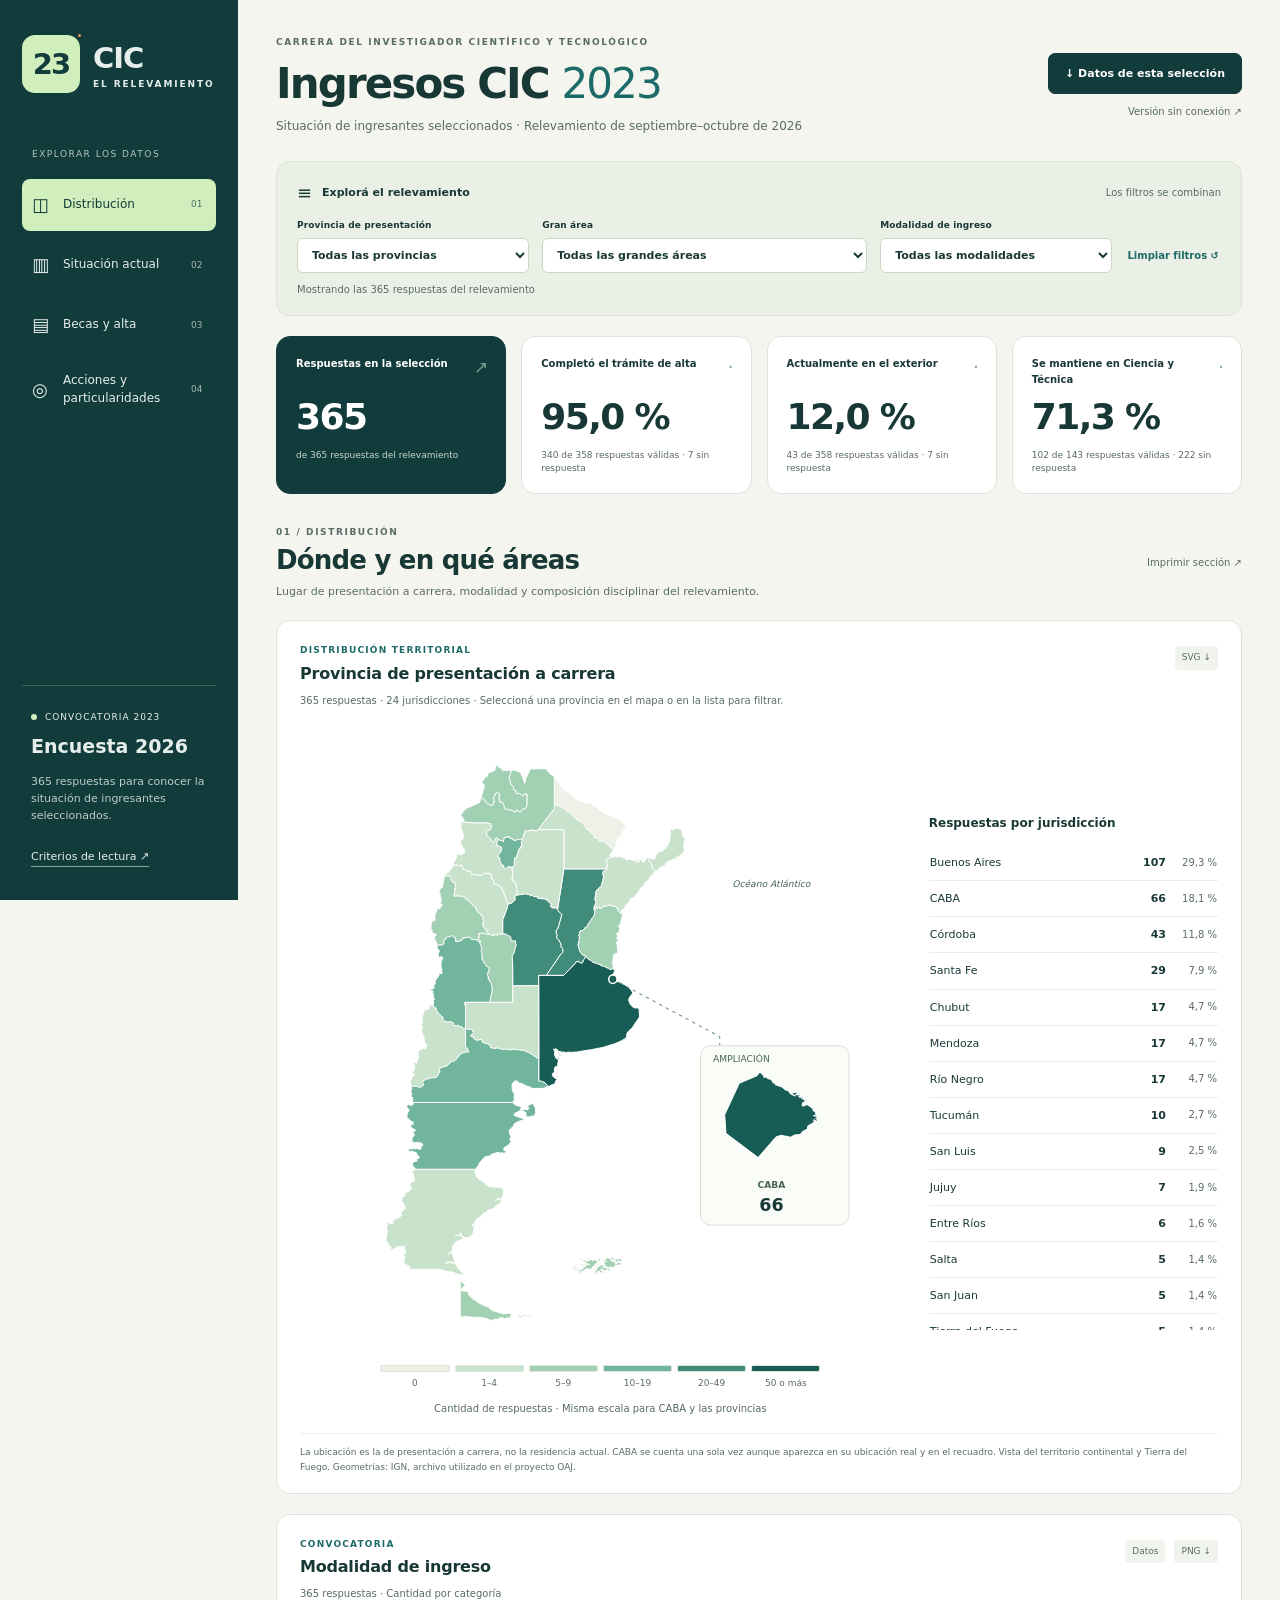
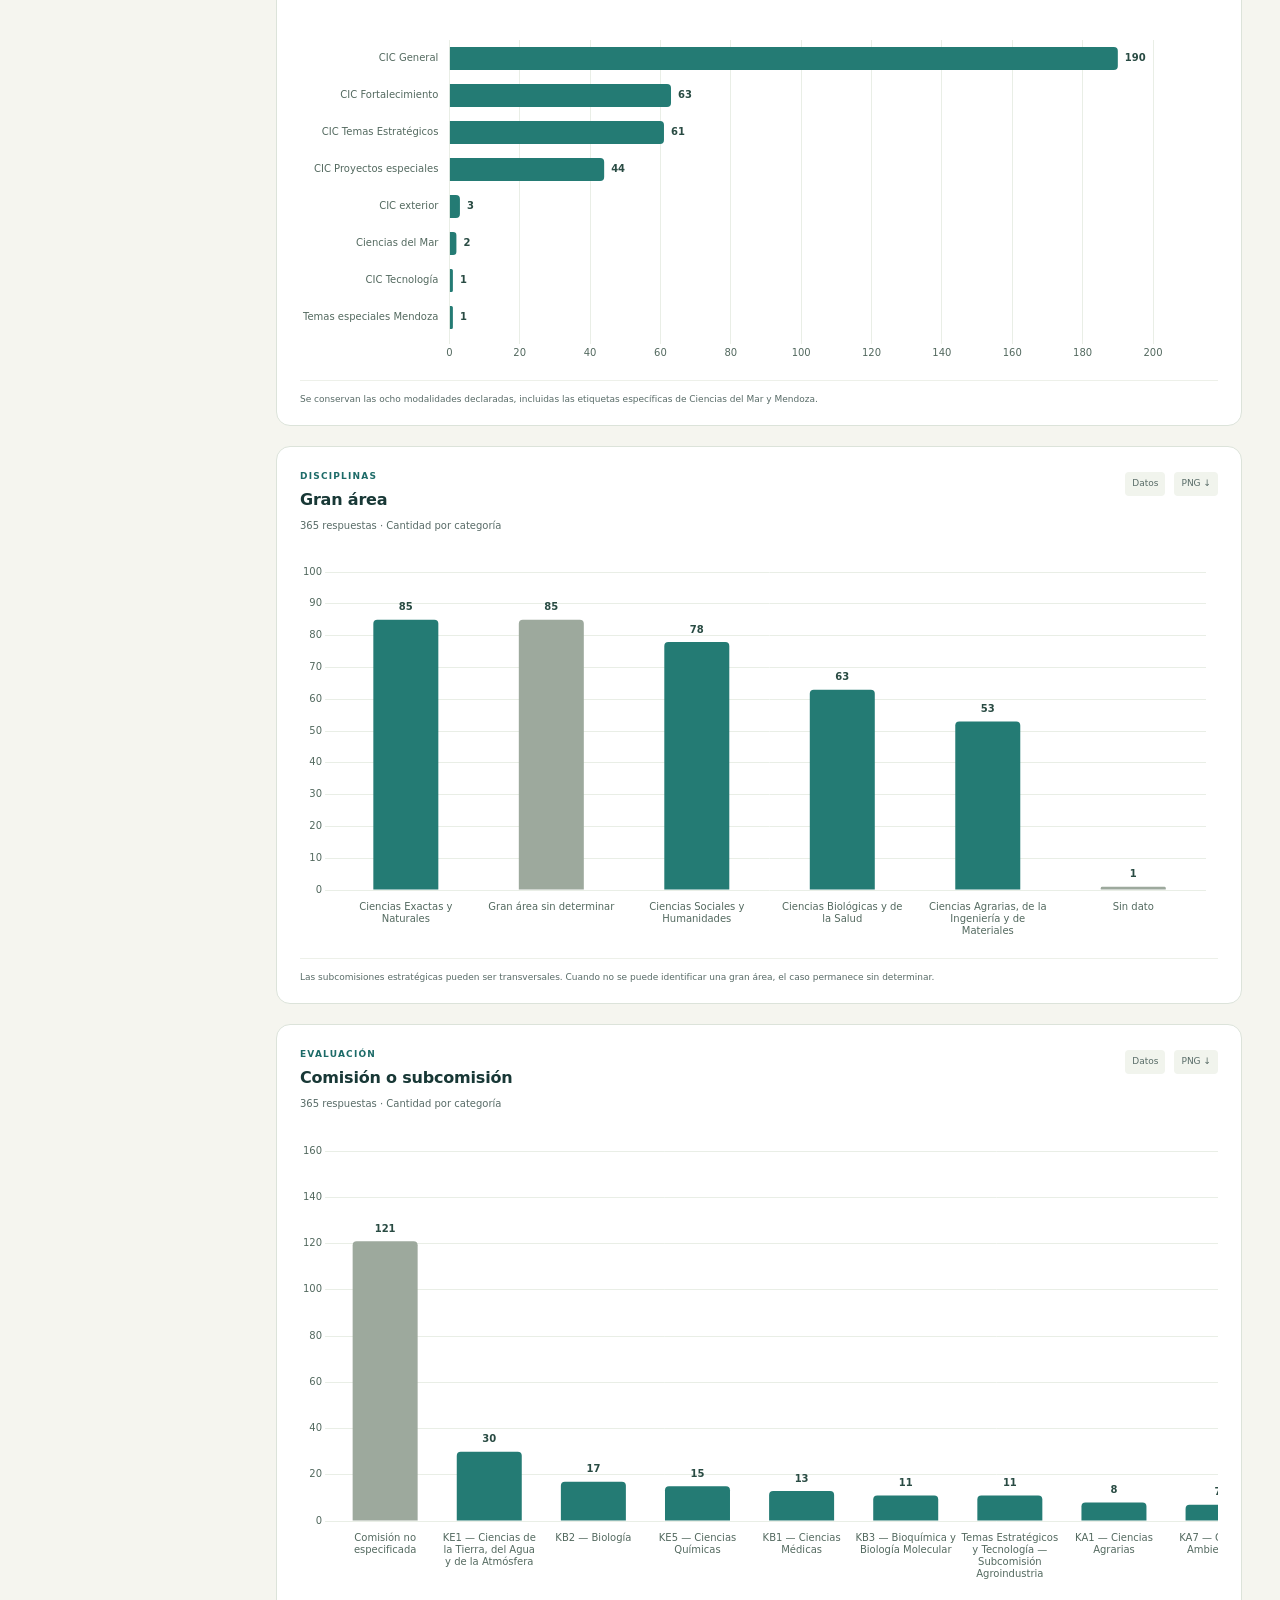
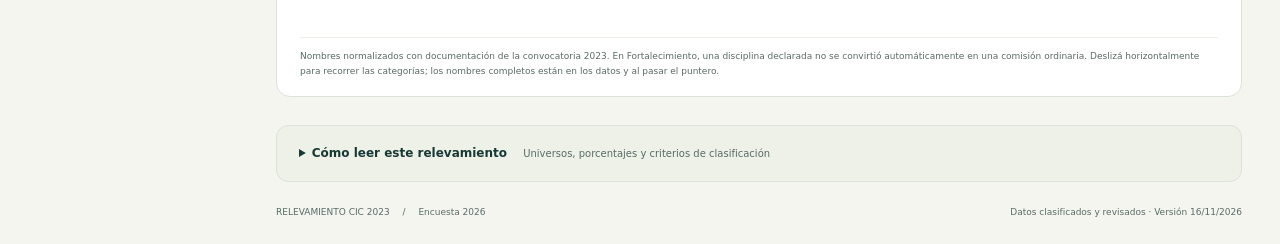
==== index.html @ b2fee6fe "Publica dashboard interactivo del relevamiento CIC 2023" ====
<!doctype html>
<html lang="es-AR">
<head>
  <meta charset="utf-8">
  <meta name="viewport" content="width=device-width, initial-scale=1">
  <meta name="theme-color" content="#123b3b">
  <meta name="description" content="Dashboard del relevamiento de ingresantes CIC 2023: distribución provincial, situación actual, becas, trámites y acciones colectivas. Encuesta de septiembre–octubre de 2026.">
  <title>Ingresos CIC 2023 · Relevamiento</title>
  <link rel="icon" href="data:image/svg+xml,%3Csvg xmlns='http://www.w3.org/2000/svg' viewBox='0 0 64 64'%3E%3Crect width='64' height='64' rx='15' fill='%23123b3b'/%3E%3Ctext x='32' y='43' text-anchor='middle' font-family='Arial' font-weight='bold' font-size='30' fill='%23d0efbc'%3E23%3C/text%3E%3C/svg%3E">
  <link rel="stylesheet" href="assets/style.css">
  <script defer src="assets/chart.umd.min.js"></script>
  <script defer src="assets/data.js"></script>
  <script defer src="assets/app.js"></script>
</head>
<body>
  <a class="skip" href="#contenido">Ir al contenido</a>
  <aside class="sidebar">
    <a class="brand" href="#distribucion" aria-label="Ingresos CIC 2023, inicio"><span class="brand-mark">23<span></span></span><span>CIC<span>EL RELEVAMIENTO</span></span></a>
    <div class="sidebar-caption">EXPLORAR LOS DATOS</div>
    <nav aria-label="Secciones del dashboard">
      <a href="#distribucion" data-tab="distribucion"><span class="nav-icon">◫</span>Distribución<span class="nav-no">01</span></a>
      <a href="#situacion" data-tab="situacion"><span class="nav-icon">▥</span>Situación actual<span class="nav-no">02</span></a>
      <a href="#tramites" data-tab="tramites"><span class="nav-icon">▤</span>Becas y alta<span class="nav-no">03</span></a>
      <a href="#acciones" data-tab="acciones"><span class="nav-icon">◎</span>Acciones y particularidades<span class="nav-no">04</span></a>
    </nav>
    <div class="sidebar-bottom"><span class="live-dot"></span>CONVOCATORIA 2023<strong>Encuesta 2026</strong><p>365 respuestas para conocer la situación de ingresantes seleccionados.</p><a href="#metodologia" id="method-link">Criterios de lectura ↗</a></div>
  </aside>
  <main id="contenido">
    <header class="page-header">
      <div><div class="eyebrow">CARRERA DEL INVESTIGADOR CIENTÍFICO Y TECNOLÓGICO</div><h1>Ingresos CIC <span>2023</span></h1><p class="subtitle">Situación de ingresantes seleccionados · Relevamiento de septiembre–octubre de 2026</p></div>
      <div class="header-actions"><button id="export-csv" class="button secondary">↓ Datos de esta selección</button><a class="offline-link" href="dashboard-cic2023.html" download>Versión sin conexión ↗</a></div>
    </header>
    <section class="filters" aria-label="Filtros de todos los gráficos">
      <div class="filter-heading"><span class="filter-icon">≡</span><strong>Explorá el relevamiento</strong><span>Los filtros se combinan</span></div>
      <div class="filter-fields">
        <label>Provincia de presentación<select id="province-filter"><option value="">Todas las provincias</option></select></label>
        <label>Gran área<select id="area-filter"><option value="">Todas las grandes áreas</option></select></label>
        <label>Modalidad de ingreso<select id="mode-filter"><option value="">Todas las modalidades</option></select></label>
        <button id="reset-filters" class="reset-button">Limpiar filtros ↺</button>
      </div>
      <div id="filter-status" role="status" aria-live="polite"></div>
    </section>
    <section class="kpis" aria-label="Indicadores de la selección" id="kpis"></section>
    <div class="section-heading"><div><div class="eyebrow" id="section-kicker"></div><h2 id="section-title"></h2><p id="section-description"></p></div><button id="print" class="text-button">Imprimir sección ↗</button></div>
    <div id="empty-state" class="empty-state" hidden><strong>No hay respuestas con esta combinación.</strong><span>Probá cambiar o limpiar los filtros.</span></div>
    <section id="charts" class="charts" aria-labelledby="section-title"></section>
    <section class="reading-notes" id="metodologia">
      <details id="methodology"><summary>Cómo leer este relevamiento <span>Universos, porcentajes y criterios de clasificación</span></summary><div class="method-grid">
        <div><h3>Qué representan los números</h3><p>Se cuentan respuestas de esta encuesta, no el total de postulaciones a la convocatoria. La ubicación corresponde al lugar de presentación a carrera; puede ser distinta de la residencia actual.</p><p>El ranking de institutos se dejó para una etapa posterior.</p></div>
        <div><h3>Porcentajes y respuestas vacías</h3><p>En las preguntas Sí/No, el porcentaje usa solo respuestas válidas. Los vacíos se muestran aparte. Completar el trámite de alta no equivale a tener el ingreso efectivizado.</p><p>En acciones colectivas, el porcentaje usa todas las respuestas de la selección: sin filtros, 365. Las categorías múltiples pueden sumar más del 100 %.</p></div>
        <div><h3>Clasificación de comentarios</h3><p>Una respuesta puede pertenecer a varias categorías. Las categorías de un solo caso en acciones y particularidades se agruparon en Otros antes de aplicar filtros; esa agrupación permanece estable.</p><p>Las preguntas sobre situación actual y formas de permanencia conservan sus universos propios. No se reemplazaron los Sí/No a partir de los comentarios.</p></div>
        <div><h3>Fechas y actualizaciones</h3><p>La encuesta se completó entre el 15 de septiembre y el 27 de octubre de 2026. Las extensiones posdoctorales CONICET se actualizaron a Hasta el alta por indicación del responsable del relevamiento.</p><p>Una fecha de julio de 2026 se interpretó por contexto y conserva esa aclaración; no se supuso que esa beca estuviera vencida. El resto describe la situación informada en la encuesta.</p></div>
      </div></details>
    </section>
    <footer><span>RELEVAMIENTO CIC 2023 <span class="footer-divider">/</span> Encuesta 2026</span><span>Datos clasificados y revisados · Versión 16/11/2026</span></footer>
  </main>
  <div id="map-tooltip" class="map-tooltip" role="tooltip" hidden></div>
  <noscript><p class="noscript">Activá JavaScript para explorar los gráficos y los filtros del dashboard.</p></noscript>
</body>
</html>
---- assets/style.css ----
:root{--ink:#183836;--muted:#586b67;--teal:#1d6b68;--dark:#123b3b;--lime:#d0efbc;--paper:#f5f5ef;--line:#dce3da;--orange:#c76e49;--white:#fff;--radius:14px}
*{box-sizing:border-box}html{scroll-behavior:smooth}body{margin:0;background:var(--paper);color:var(--ink);font:14px/1.55 Inter,ui-sans-serif,system-ui,-apple-system,"Segoe UI",sans-serif}button,select,a{-webkit-tap-highlight-color:transparent}button,select{font:inherit}button,a,select,summary{touch-action:manipulation}button,a{transition:background .16s,color .16s,box-shadow .16s}button{cursor:pointer}a{color:inherit}button:focus-visible,a:focus-visible,select:focus-visible,summary:focus-visible,[role=button]:focus-visible{outline:3px solid #c26b36;outline-offset:4px}button:disabled{cursor:default;opacity:.5}.skip{position:fixed;left:24px;top:-70px;background:white;padding:14px;z-index:99}.skip:focus{top:10px}
.sidebar{position:fixed;inset:0 auto 0 0;width:238px;background:var(--dark);color:#e5eeea;padding:35px 22px;display:flex;flex-direction:column;z-index:5}.brand{text-decoration:none;display:flex;align-items:center;gap:13px;font-size:29px;font-weight:750;letter-spacing:-1px;margin-bottom:55px}.brand>span:last-child>span{display:block;font-size:9px;font-weight:550;letter-spacing:1.9px;margin-top:-3px}.brand-mark{position:relative;display:grid;place-content:center;width:58px;height:58px;background:var(--lime);color:var(--dark);border-radius:13px;font-size:29px;letter-spacing:-2px}.brand-mark>span{position:absolute;width:7px;height:7px;right:-3px;top:-3px;border-radius:50%;background:#e89965;border:2px solid var(--dark)}.sidebar-caption{font-size:9px;letter-spacing:1.5px;color:#b2c7bf;margin:0 10px 17px}nav{display:grid;gap:8px}nav>a{display:grid;grid-template-columns:22px 1fr 15px;align-items:center;gap:9px;padding:13px 10px;border-radius:8px;text-decoration:none;font-size:12px;font-weight:530;line-height:1.45}nav>a:hover{background:#214c49}nav>a.active{background:var(--lime);color:var(--dark)}.nav-icon{font-size:18px}.nav-no{font-size:9px;opacity:.7}.sidebar-bottom{margin-top:auto;border-top:1px solid #42615a;padding:25px 9px 0;font-size:9px;letter-spacing:1px}.live-dot{width:6px;height:6px;display:inline-block;background:var(--lime);border-radius:50%;margin-right:8px}.sidebar-bottom strong{display:block;font-size:19px;letter-spacing:0;font-weight:550;margin-top:7px}.sidebar-bottom p{font-size:11px;color:#bdcec7;letter-spacing:0;margin:11px 0 24px}.sidebar-bottom a{font-size:11px;letter-spacing:0;text-decoration:none;border-bottom:1px solid #87a69a;padding-bottom:3px}
main{margin-left:238px;max-width:1850px;padding:36px 38px 16px}.page-header{display:flex;justify-content:space-between;align-items:center;gap:25px;padding-bottom:25px}.eyebrow{font-size:9px;letter-spacing:1.6px;font-weight:700;color:var(--muted)}h1{font-size:42px;letter-spacing:-1.9px;line-height:1.12;margin:10px 0;font-weight:650}h1>span{font-weight:380;color:var(--teal)}.subtitle{color:var(--muted);margin:0;font-size:12px}.header-actions{display:grid;justify-items:end;gap:10px}.button{border:1px solid var(--dark);border-radius:7px;padding:11px 16px;font-weight:600;font-size:11px}.secondary{background:var(--dark);color:white}.secondary:hover{background:var(--teal)}.offline-link{font-size:10px;text-decoration:none;color:var(--muted)}.offline-link:hover{text-decoration:underline}
.filters{background:#eaf0e5;border:1px solid #dbe4d2;border-radius:var(--radius);padding:17px 20px;margin-bottom:20px}.filter-heading{display:flex;align-items:center;gap:10px;margin-bottom:13px}.filter-heading strong{font-size:11px;font-weight:650}.filter-heading>span:last-child{font-size:10px;margin-left:auto;color:var(--muted)}.filter-icon{font-size:18px}.filter-fields{display:grid;grid-template-columns:1fr 1.4fr 1fr auto;gap:13px;align-items:end}label{display:grid;gap:5px;font-size:9px;letter-spacing:.1px;font-weight:600}select{max-width:100%;width:100%;min-width:0;padding:9px 30px 9px 10px;background:#fff;border:1px solid #ccd7c5;border-radius:6px;font-size:11px;color:var(--ink);text-overflow:ellipsis}.reset-button{border:0;background:transparent;font-size:10px;white-space:nowrap;padding:10px 2px;color:var(--teal);font-weight:650}.reset-button:hover{text-decoration:underline}#filter-status{font-size:10px;color:var(--muted);margin-top:9px;min-height:16px}.filter-chip{display:inline-block;background:#d7e7cb;color:#1c4534;border-radius:4px;padding:2px 7px;margin-right:4px}.kpis{display:grid;grid-template-columns:repeat(4,minmax(0,1fr));gap:15px;margin-bottom:32px}.kpi{padding:19px 19px 17px;border:1px solid var(--line);border-radius:var(--radius);background:var(--white);position:relative;overflow:hidden}.kpi:first-child{background:var(--dark);color:white;border-color:var(--dark)}.kpi-label{font-size:10px;font-weight:600;min-height:31px;max-width:165px}.kpi-number{font-size:36px;font-weight:600;line-height:1.2;letter-spacing:-1.6px;margin-top:8px;font-variant-numeric:tabular-nums}.kpi-number small{font-size:19px;letter-spacing:-.4px}.kpi-note{font-size:9px;color:var(--muted);margin-top:10px;line-height:1.5}.kpi:first-child .kpi-note{color:#c5d8ce}.kpi-decoration{position:absolute;right:17px;top:17px;color:#70a38d;font-size:17px}.section-heading{display:flex;align-items:center;justify-content:space-between;gap:20px;margin-bottom:20px}.section-heading h2{margin:4px 0 6px;font-size:26px;line-height:1.3;letter-spacing:-.8px;font-weight:600}.section-heading p{font-size:11px;max-width:750px;color:var(--muted);margin:0}.text-button{font-size:10px;background:transparent;border:0;white-space:nowrap;color:var(--muted);padding:9px 0}.text-button:hover{color:var(--teal);text-decoration:underline}.charts{display:grid;grid-template-columns:repeat(2,minmax(0,1fr));gap:20px}.card{background:var(--white);border:1px solid var(--line);border-radius:var(--radius);padding:23px 23px 17px;min-width:0;position:relative}.card.wide{grid-column:1/-1}.card-head{display:flex;align-items:flex-start;justify-content:space-between;gap:12px;margin-bottom:5px}.card-kicker{font-size:9px;text-transform:uppercase;letter-spacing:1.2px;font-weight:650;color:var(--teal);margin-bottom:5px}.card h3{font-size:16px;font-weight:600;line-height:1.4;letter-spacing:-.2px;margin:0}.card-caption{font-size:10px;line-height:1.65;color:var(--muted);margin:7px 0 18px}.card-actions{display:flex;gap:9px;padding-top:2px}.card-actions button{font-size:9px;border:0;background:#f1f4ed;padding:5px 7px;border-radius:4px;color:var(--muted);white-space:nowrap}.card-actions button:hover{background:#e2ebdc;color:var(--ink)}.chart-scroll{overflow-x:auto;overflow-y:hidden;scrollbar-width:thin;scrollbar-color:#97b5a0 #eef3e9}.chart-inner{position:relative;width:100%;height:330px}.chart-inner canvas{display:block}.chart-footnote{font-size:9px;line-height:1.7;color:var(--muted);margin:16px 0 0;border-top:1px solid #edf0e9;padding-top:11px}.chart-no-data{height:220px;display:grid;place-content:center;text-align:center;color:var(--muted);font-size:12px;gap:8px}.chart-no-data span{font-size:10px}.data-table-wrap{overflow:auto;margin-top:13px;max-height:350px}table{border-collapse:collapse;width:100%;font-size:11px;text-align:left}th{position:sticky;top:0;background:#edf2e9;color:var(--muted);font-size:9px;font-weight:650}td,th{padding:9px 10px;border-bottom:1px solid #e8ede4}td.num,th.num{text-align:right;font-variant-numeric:tabular-nums;white-space:nowrap}.pie-legend{display:grid;gap:8px;margin:17px 3px 0;font-size:11px}.pie-legend>div{display:flex;align-items:center;gap:8px}.pie-legend strong{margin-left:auto;font-variant-numeric:tabular-nums}.legend-dot{width:9px;height:9px;border-radius:50%;display:inline-block;flex:none}.missing-note{padding:9px 12px;background:#f4f5f0;border-radius:6px;font-size:10px;color:var(--muted);margin-top:14px}.others-detail{margin-top:14px;border-top:1px solid #edf0e9;padding-top:12px;font-size:10px;color:var(--muted)}summary{cursor:pointer}.others-detail summary{font-weight:600;color:var(--ink)}.others-detail ul{padding-left:18px;line-height:1.8}.others-detail li{margin-bottom:5px}
.map-card{grid-column:1/-1}.map-layout{display:grid;grid-template-columns:minmax(0,1.35fr) minmax(230px,.65fr);gap:28px;align-items:center}.map-canvas{min-width:0;position:relative}.map-canvas svg{display:block;width:100%;height:auto;max-height:650px}.province-shape{stroke:#fff;stroke-width:1;vector-effect:non-scaling-stroke;cursor:pointer;transition:fill .16s,stroke .16s}.province-shape:hover,.province-shape:focus{stroke:#d1764a;stroke-width:2;outline:none}.province-shape.selected{stroke:#102f2c;stroke-width:2.5}.inset-box{fill:#fafcf7;stroke:#d1ddcb;stroke-width:1}.map-label{fill:#46655b;font-family:inherit;font-size:11px}.map-count{fill:var(--ink);font-family:inherit;font-weight:650;font-size:21px}.caba-marker{stroke:white;stroke-width:1.5;cursor:pointer}.map-connector{stroke:#719389;stroke-dasharray:4 5;stroke-width:1.3;fill:none}.map-legend{display:grid;grid-template-columns:repeat(6,1fr);gap:5px;max-width:440px;margin:0 auto 10px}.map-legend span{display:block;height:7px;border:1px solid #dbe4d8;border-radius:2px}.map-legend small{display:block;font-size:9px;text-align:center;color:var(--muted);margin-top:5px}.map-hint{text-align:center;font-size:10px;color:var(--muted)}.map-side h4{font-size:12px;font-weight:650;margin:0 0 13px}.map-rank{max-height:485px;overflow:auto;scrollbar-width:thin}.map-rank button{display:grid;grid-template-columns:1fr 36px 45px;gap:6px;width:100%;align-items:center;background:transparent;border:0;border-bottom:1px solid #e9eee5;padding:9px 1px;text-align:left;font-size:11px;color:var(--ink)}.map-rank button:hover,.map-rank button.selected{background:#eff5e9}.map-rank strong,.map-rank small{text-align:right;font-variant-numeric:tabular-nums}.map-rank small{color:var(--muted);font-size:10px}.province-zero{opacity:.65}.map-tooltip{position:fixed;z-index:30;background:var(--dark);color:white;padding:10px 13px;border-radius:7px;pointer-events:none;font-size:11px;box-shadow:0 4px 18px #143b3522}.map-tooltip strong{display:block;font-size:12px;margin-bottom:3px}.empty-state{padding:18px 23px;border:1px dashed #afc2a4;border-radius:10px;margin-bottom:20px;background:#edf4e6}.empty-state:not([hidden]){display:grid;gap:4px}.empty-state span{font-size:11px}.reading-notes{border:1px solid var(--line);border-radius:12px;margin-top:28px;background:#edf1e8;padding:18px 22px}.reading-notes summary{font-weight:600;font-size:12px}.reading-notes summary>span{font-size:10px;font-weight:400;color:var(--muted);margin-left:12px}.method-grid{display:grid;grid-template-columns:repeat(2,minmax(0,1fr));gap:10px 34px;margin-top:17px}.method-grid h3{font-size:12px}.method-grid p{font-size:11px;color:var(--muted)}footer{display:flex;justify-content:space-between;gap:15px;font-size:9px;color:var(--muted);padding:24px 0 8px}.footer-divider{margin:0 10px}.noscript{position:fixed;inset:20px;background:white;border:2px solid var(--dark);padding:40px;z-index:50}
@media(min-width:1550px){main{padding-left:55px;padding-right:55px}.card{padding:28px}.kpi{padding:23px}.chart-inner{height:370px}}
@media(max-width:1150px){.sidebar{width:205px;padding:28px 16px}main{margin-left:205px;padding:28px 23px}.page-header{align-items:flex-start}h1{font-size:36px}.header-actions{max-width:160px}.filter-fields{grid-template-columns:1fr 1fr}.filter-heading>span:last-child{display:none}.reset-button{text-align:left}.kpis{gap:10px}.kpi{padding:15px 12px}.kpi-number{font-size:30px}.kpi-label{font-size:9px}.card{padding:19px}.map-layout{gap:16px;grid-template-columns:minmax(0,1.3fr) minmax(200px,.7fr)}}
@media(max-width:850px){.sidebar{position:static;width:auto;padding:18px 20px;display:block}.brand{font-size:22px;gap:10px;margin:0 0 18px}.brand-mark{width:42px;height:42px;font-size:22px}.brand>span:last-child>span{font-size:8px}.sidebar-caption,.sidebar-bottom,.nav-no{display:none}nav{display:flex;gap:5px;overflow:auto}nav>a{display:flex;gap:7px;white-space:nowrap;padding:9px 12px;font-size:11px}.nav-icon{font-size:14px}main{margin:0;padding:25px 20px}.header-actions{max-width:180px}.charts{gap:15px}.map-layout{grid-template-columns:1.2fr .8fr}.reading-notes summary>span{display:block;margin-left:0;margin-top:4px}}
@media(max-width:600px){main{padding:22px 14px 12px}.page-header{display:block}.header-actions{display:flex;max-width:none;align-items:center;justify-content:space-between;margin-top:18px;gap:8px}.header-actions .button{font-size:10px;padding:9px 12px}.offline-link{font-size:9px}.eyebrow{font-size:8px;letter-spacing:1.1px}h1{font-size:36px}.subtitle{font-size:11px;max-width:330px}.filters{padding:15px;margin-top:2px}.filter-fields{grid-template-columns:1fr 1fr;gap:11px}.filter-fields label:nth-child(2){grid-column:1/-1;grid-row:2}.filter-fields .reset-button{font-size:10px;grid-column:2;grid-row:3;text-align:right}.filter-fields label:nth-child(3){grid-column:1/-1;grid-row:3;max-width:64%}.filter-heading strong{font-size:10px}.kpis{grid-template-columns:1fr 1fr;gap:10px;margin-bottom:26px}.kpi{padding:16px}.kpi-label{font-size:10px;min-height:30px}.kpi-number{font-size:32px}.kpi-note{font-size:9px}.section-heading{align-items:flex-start;gap:10px}.section-heading h2{font-size:24px}.section-heading p{font-size:11px}.text-button{font-size:9px}.charts{grid-template-columns:1fr}.card{padding:19px 16px}.card h3{font-size:15px}.chart-inner{height:330px}.map-layout{display:block}.map-canvas svg{max-height:560px}.map-side{margin-top:25px}.map-rank{max-height:285px}.map-rank button{font-size:12px;padding:10px 2px}.map-hint{font-size:9px}.map-legend{max-width:350px}.method-grid{grid-template-columns:1fr}.reading-notes{padding:16px}.reading-notes summary{font-size:11px}footer{display:grid;gap:7px;font-size:8px}.section-heading .text-button{max-width:62px;white-space:normal;text-align:right}}
@media print{body{background:white}.sidebar,.filters,.header-actions,.text-button,.card-actions,.reading-notes,.map-tooltip,.offline-link{display:none!important}main{margin:0;max-width:none;padding:0}.page-header{padding-bottom:10px}h1{font-size:28px}.kpis{margin-bottom:20px}.kpi:first-child{background:white;color:var(--ink)}.kpi:first-child .kpi-note{color:var(--muted)}.charts{display:block}.card{break-inside:avoid;page-break-inside:avoid;margin-bottom:18px;border:1px solid #ccd6c8}.chart-scroll{overflow:visible}.chart-inner{min-width:0!important;width:100%!important}.map-rank{max-height:none}.chart-footnote{font-size:9px}.section-heading h2{font-size:22px}footer{margin-top:15px}}
@media(prefers-reduced-motion:reduce){*{scroll-behavior:auto!important;transition:none!important}}

@media(max-width:600px){.filter-fields{grid-template-columns:1fr}.filter-fields label:nth-child(n){grid-column:1;grid-row:auto;max-width:none}.filter-fields .reset-button{grid-column:1;grid-row:auto;text-align:right}.sidebar nav{display:grid;grid-template-columns:1fr 1fr;overflow:visible}.sidebar nav>a{white-space:normal;min-height:42px;padding:8px;font-size:10px}.card-actions button{min-height:29px}}
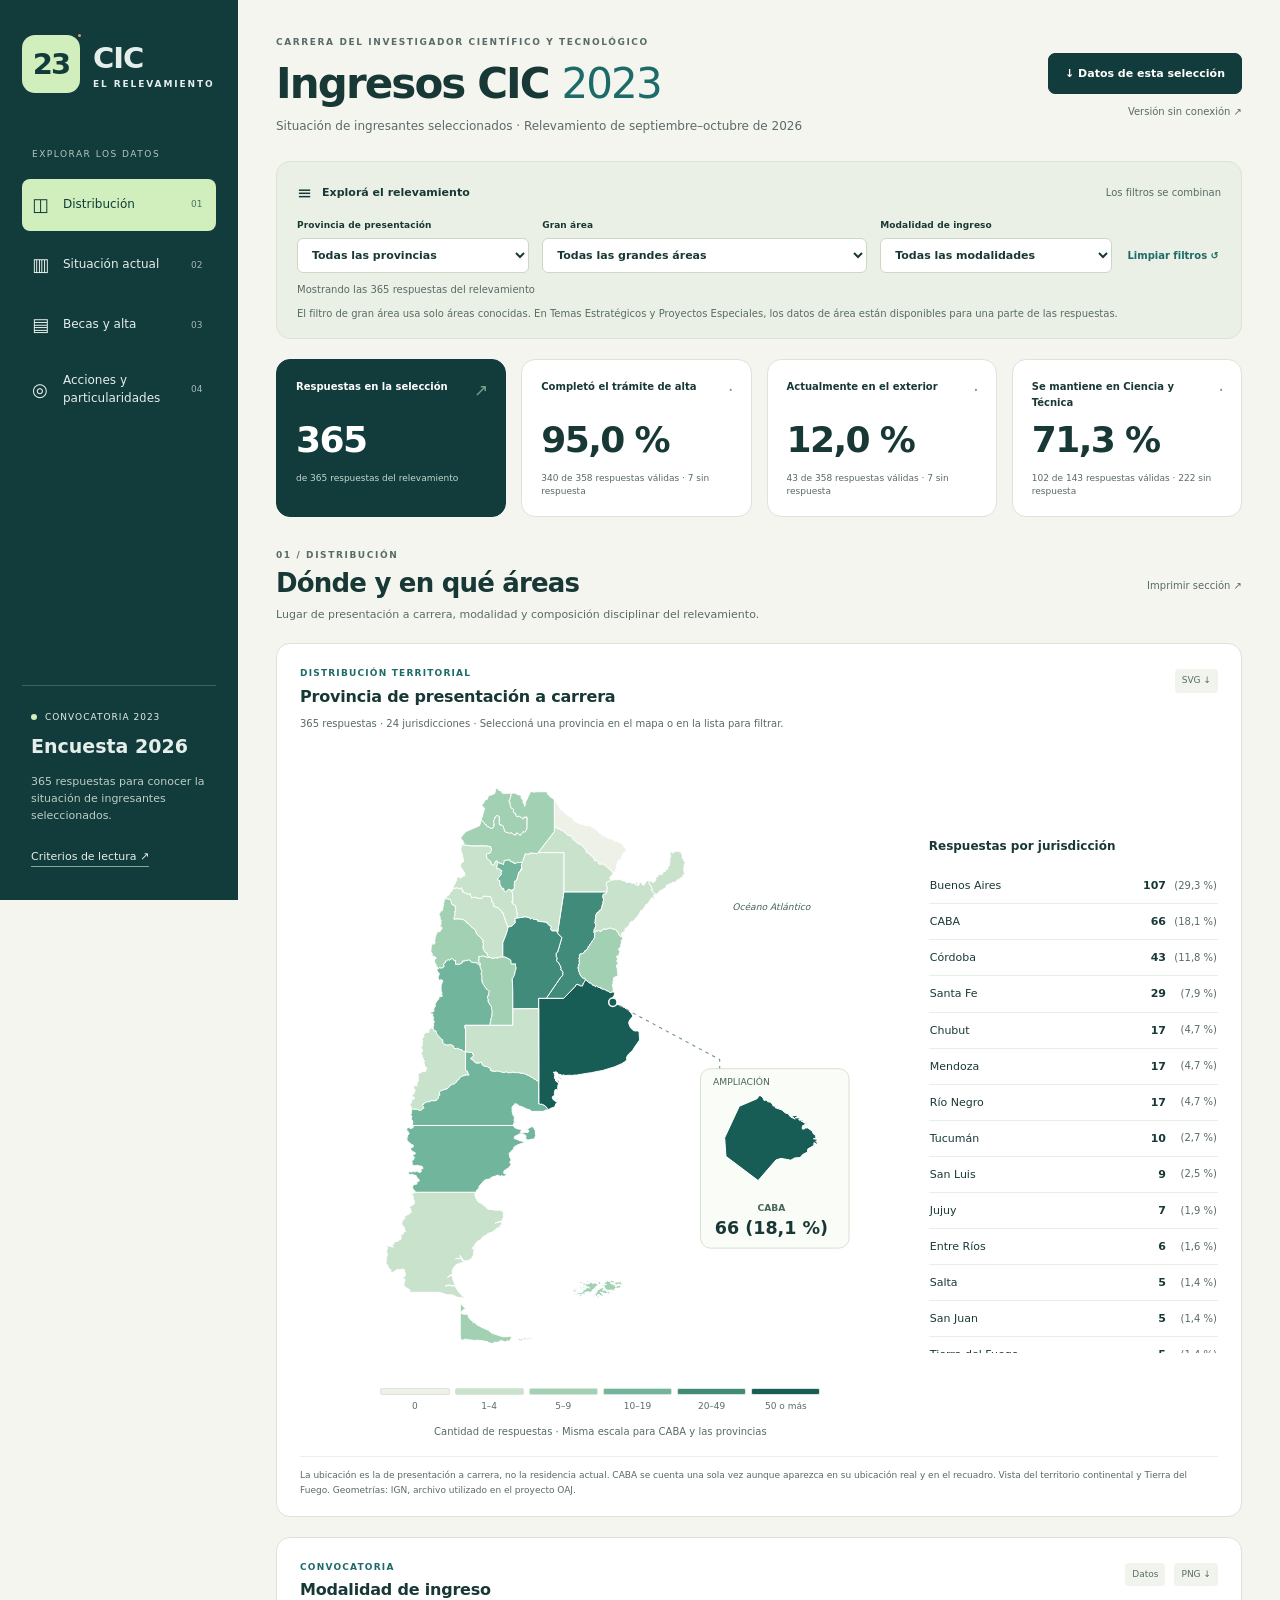
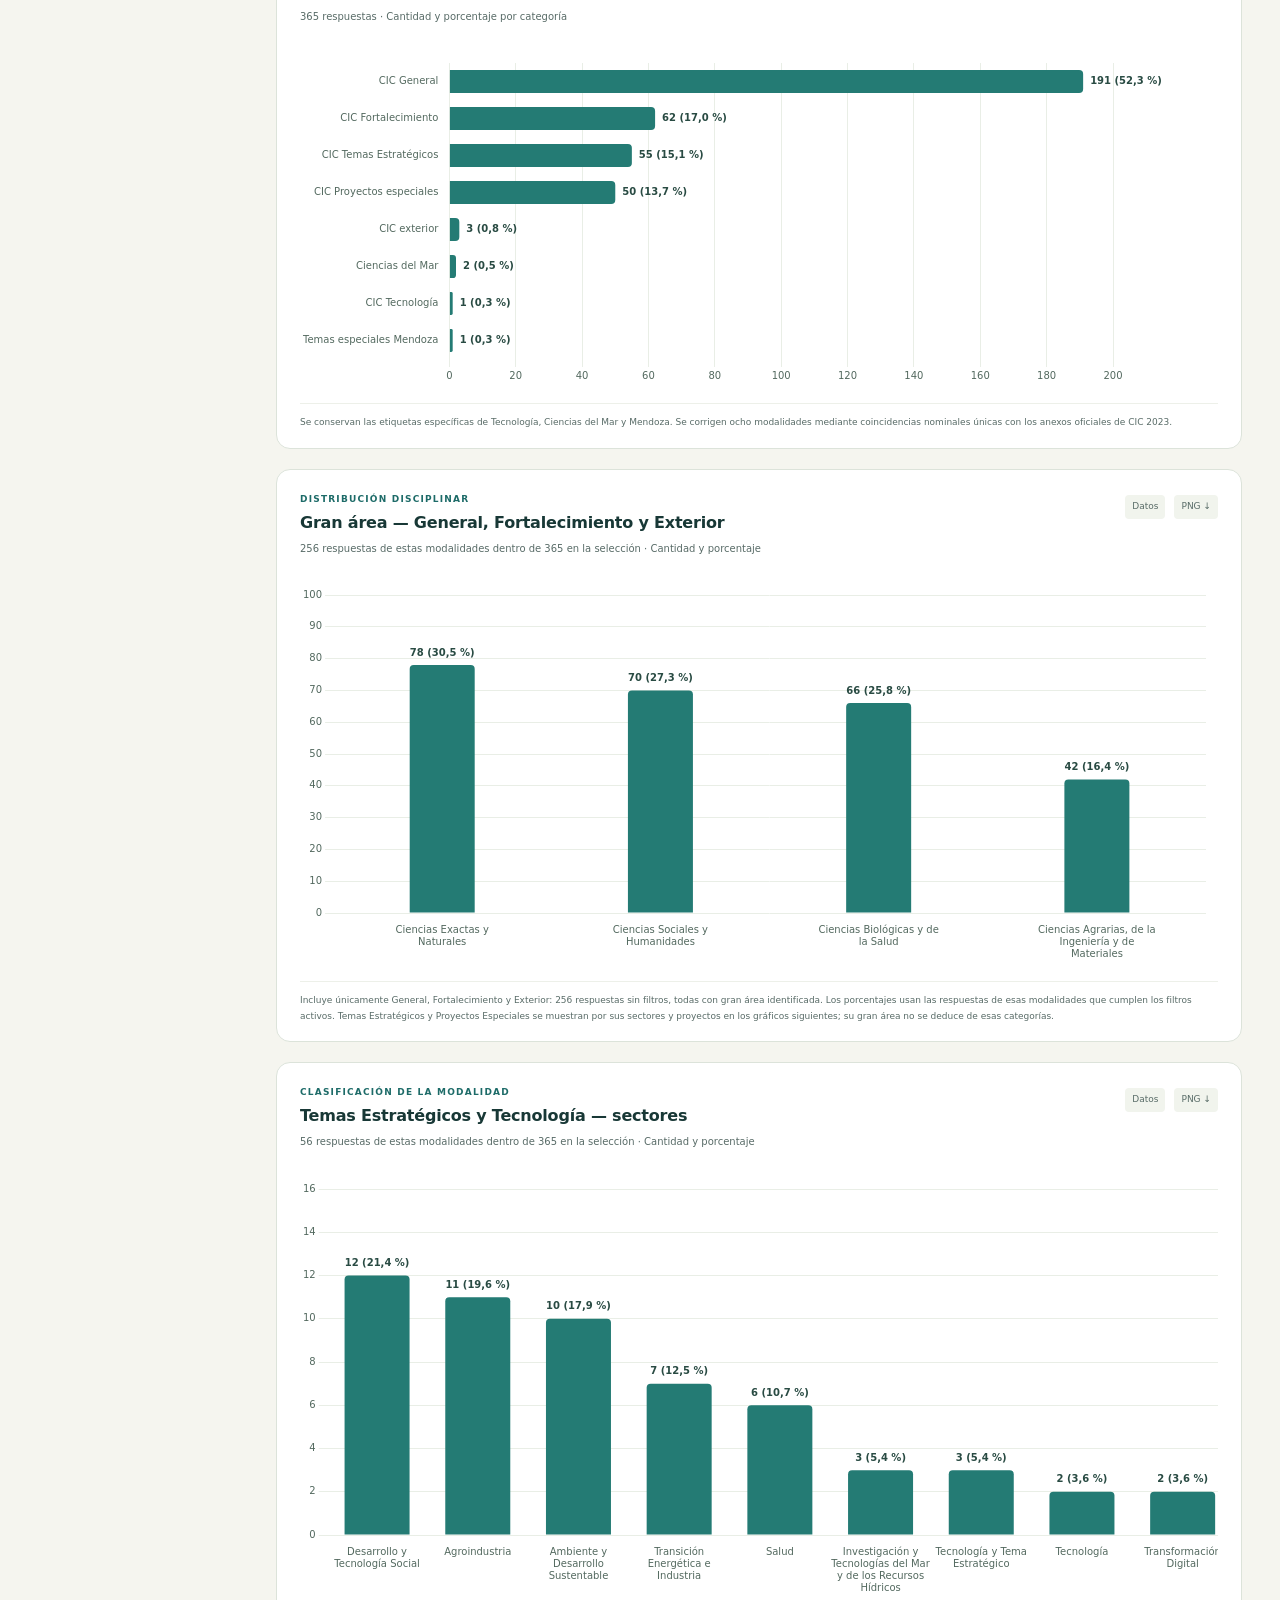
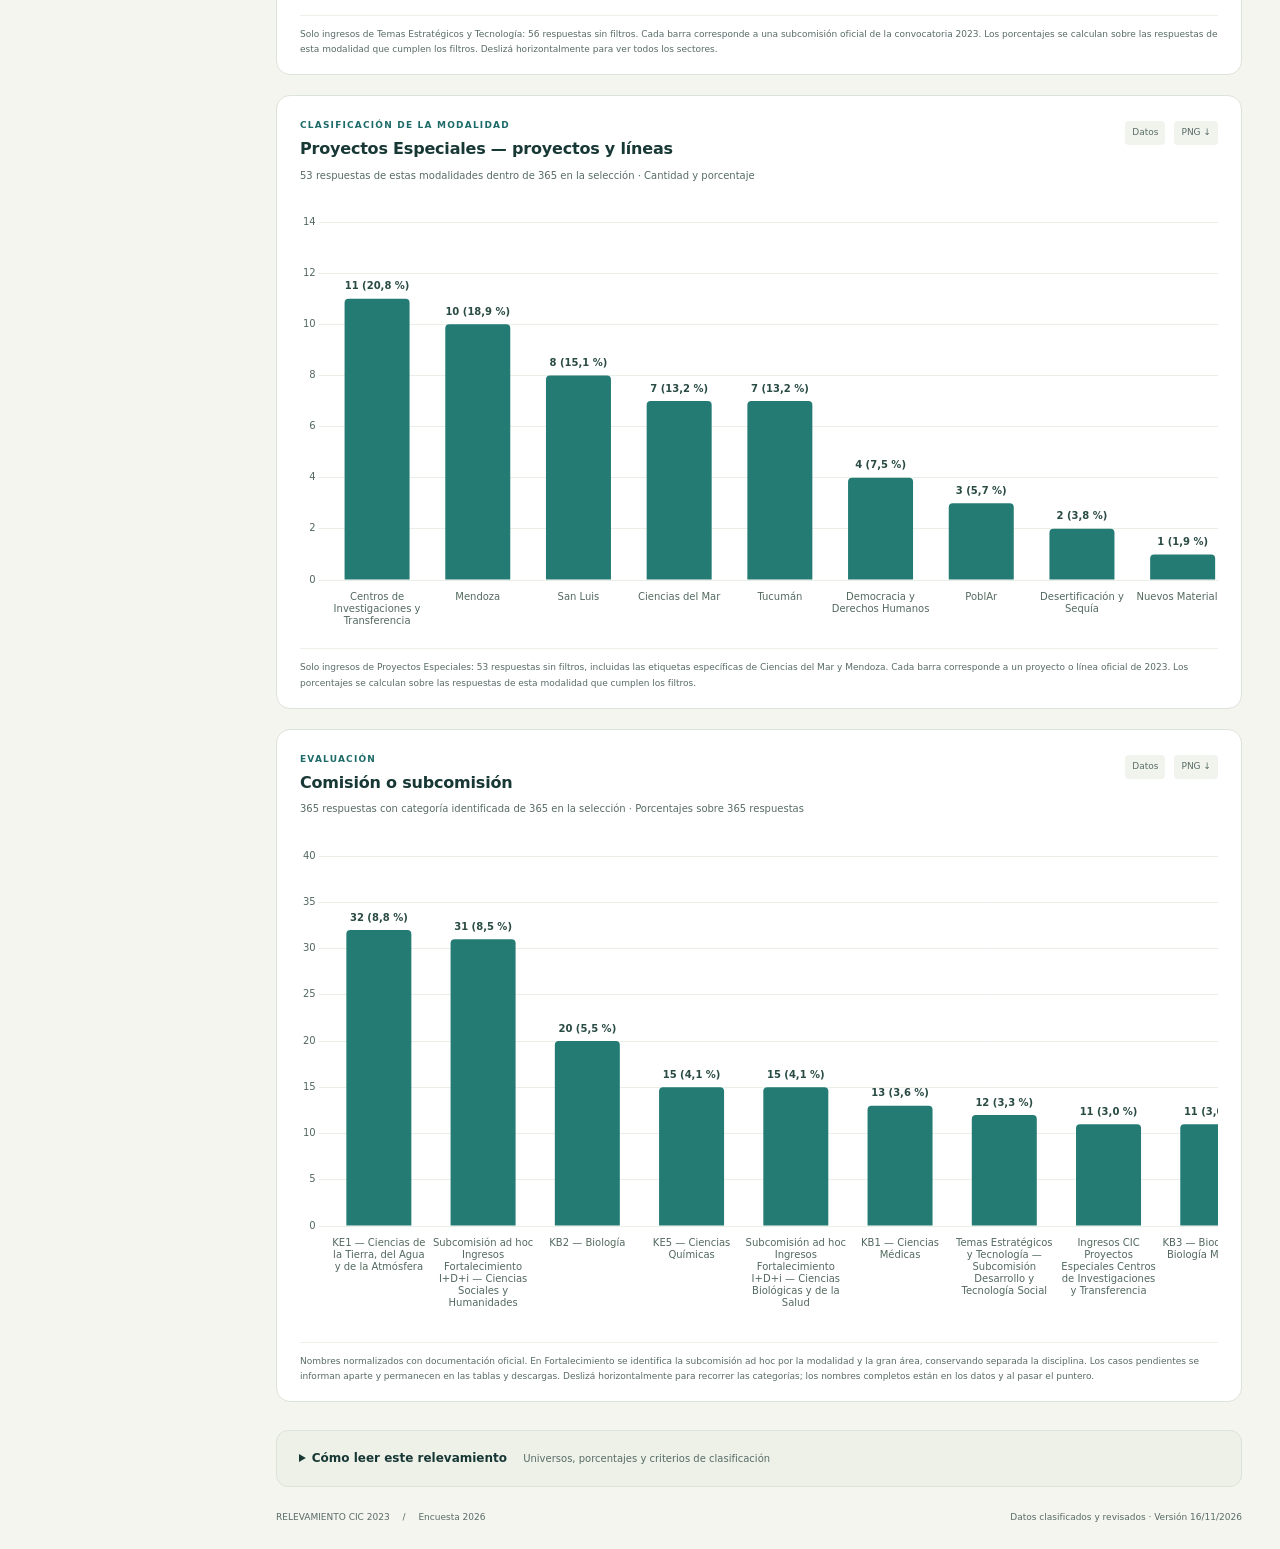
==== commit 0f7f9bbe: "Completa comisiones con anexos oficiales, separa modalidades y agrega porcentajes" ====
--- a/index.html
+++ b/index.html
@@ -34,11 +34,12 @@
       <div class="filter-heading"><span class="filter-icon">≡</span><strong>Explorá el relevamiento</strong><span>Los filtros se combinan</span></div>
       <div class="filter-fields">
         <label>Provincia de presentación<select id="province-filter"><option value="">Todas las provincias</option></select></label>
-        <label>Gran área<select id="area-filter"><option value="">Todas las grandes áreas</option></select></label>
+        <label>Gran área<select id="area-filter" aria-describedby="area-filter-note"><option value="">Todas las grandes áreas</option></select></label>
         <label>Modalidad de ingreso<select id="mode-filter"><option value="">Todas las modalidades</option></select></label>
         <button id="reset-filters" class="reset-button">Limpiar filtros ↺</button>
       </div>
       <div id="filter-status" role="status" aria-live="polite"></div>
+      <p id="area-filter-note" class="filter-explanation">El filtro de gran área usa solo áreas conocidas. En Temas Estratégicos y Proyectos Especiales, los datos de área están disponibles para una parte de las respuestas.</p>
     </section>
     <section class="kpis" aria-label="Indicadores de la selección" id="kpis"></section>
     <div class="section-heading"><div><div class="eyebrow" id="section-kicker"></div><h2 id="section-title"></h2><p id="section-description"></p></div><button id="print" class="text-button">Imprimir sección ↗</button></div>
@@ -46,6 +47,7 @@
     <section id="charts" class="charts" aria-labelledby="section-title"></section>
     <section class="reading-notes" id="metodologia">
       <details id="methodology"><summary>Cómo leer este relevamiento <span>Universos, porcentajes y criterios de clasificación</span></summary><div class="method-grid">
+        <div><h3>Modalidades y grandes áreas</h3><p>El gráfico de grandes áreas incluye General, Fortalecimiento y Exterior: 256 respuestas sin filtros, todas clasificadas. Temas Estratégicos y Tecnología tiene un gráfico por sector (56 respuestas) y Proyectos Especiales uno por proyecto o línea (53 respuestas). Cada gráfico usa el total de sus modalidades dentro de la selección.</p><p>En ambas modalidades especiales también se declara gran área al postular, pero sus anexos de resultados se organizan por sector o proyecto. No se deduce una gran área a partir de esas categorías. Fuentes: instructivos CONICET 2023 de <a href="https://convocatorias.conicet.gov.ar/wp-content/uploads/sites/3/publico/cic-temas-estrategicos-2023/Instructivo-Ingresos-TEMAS-ESTRATEGICOS-2023_518ce6a7cfff3242f3.pdf">Temas Estratégicos</a> y <a href="https://convocatorias.conicet.gov.ar/wp-content/uploads/sites/3/publico/proyectos-especiales-2023/Instructivo-Ingresos-P.E.-2023_bde53c10cb115b298f.pdf">Proyectos Especiales</a>, página 11.</p></div>
         <div><h3>Qué representan los números</h3><p>Se cuentan respuestas de esta encuesta, no el total de postulaciones a la convocatoria. La ubicación corresponde al lugar de presentación a carrera; puede ser distinta de la residencia actual.</p><p>El ranking de institutos se dejó para una etapa posterior.</p></div>
         <div><h3>Porcentajes y respuestas vacías</h3><p>En las preguntas Sí/No, el porcentaje usa solo respuestas válidas. Los vacíos se muestran aparte. Completar el trámite de alta no equivale a tener el ingreso efectivizado.</p><p>En acciones colectivas, el porcentaje usa todas las respuestas de la selección: sin filtros, 365. Las categorías múltiples pueden sumar más del 100 %.</p></div>
         <div><h3>Clasificación de comentarios</h3><p>Una respuesta puede pertenecer a varias categorías. Las categorías de un solo caso en acciones y particularidades se agruparon en Otros antes de aplicar filtros; esa agrupación permanece estable.</p><p>Las preguntas sobre situación actual y formas de permanencia conservan sus universos propios. No se reemplazaron los Sí/No a partir de los comentarios.</p></div>
--- a/assets/style.css
+++ b/assets/style.css
@@ -12,3 +12,5 @@
 @media(prefers-reduced-motion:reduce){*{scroll-behavior:auto!important;transition:none!important}}
 
 @media(max-width:600px){.filter-fields{grid-template-columns:1fr}.filter-fields label:nth-child(n){grid-column:1;grid-row:auto;max-width:none}.filter-fields .reset-button{grid-column:1;grid-row:auto;text-align:right}.sidebar nav{display:grid;grid-template-columns:1fr 1fr;overflow:visible}.sidebar nav>a{white-space:normal;min-height:42px;padding:8px;font-size:10px}.card-actions button{min-height:29px}}
+
+.filter-explanation{margin:8px 0 0;color:var(--muted);font-size:10px;line-height:1.5}
